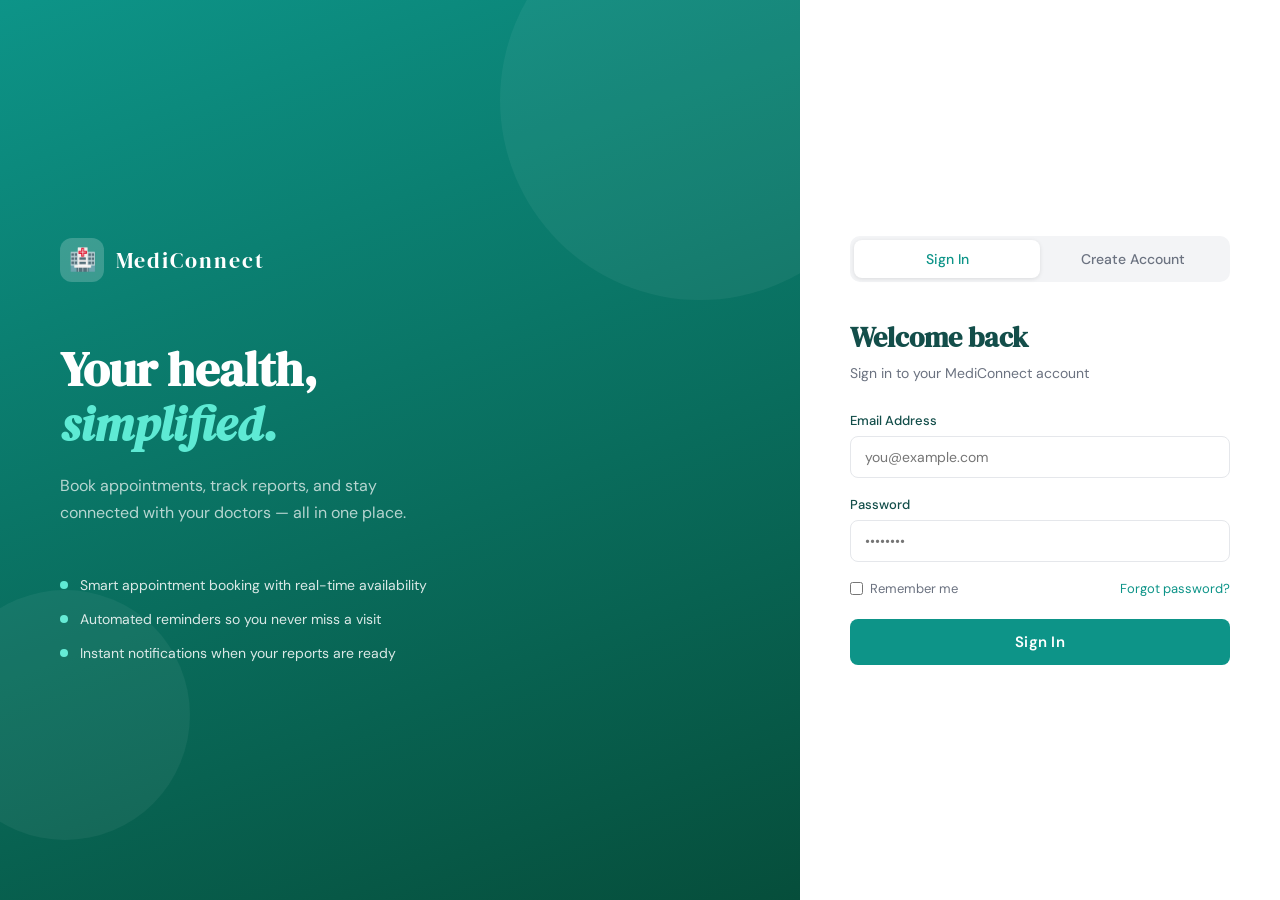
==== index.html @ 8827564a "changed folder structure" ====
<!DOCTYPE html>
<html lang="en">
<head>
  <meta charset="UTF-8" />
  <meta name="viewport" content="width=device-width, initial-scale=1.0">
  <title>MediConnect Portal — Sign In</title>
  <link rel="stylesheet" href="css/login.css">
</head>
<body>

  <!-- ── Left Panel ── -->
  <div class="left-panel">
    <div class="brand">
      <div class="brand-icon">🏥</div>
      <span class="brand-name">MediConnect</span>
    </div>
    <h1 class="left-headline">Your health,<br><em>simplified.</em></h1>
    <p class="left-sub">Book appointments, track reports, and stay connected with your doctors — all in one place.</p>
    <div class="features">
      <div class="feature"><div class="feature-dot"></div>Smart appointment booking with real-time availability</div>
      <div class="feature"><div class="feature-dot"></div>Automated reminders so you never miss a visit</div>
      <div class="feature"><div class="feature-dot"></div>Instant notifications when your reports are ready</div>
    </div>
  </div>

  <!-- ── Right Panel ── -->
  <div class="right-panel">

    <div class="tab-switcher">
      <button class="tab-btn active" onclick="switchTab('login')">Sign In</button>
      <button class="tab-btn" onclick="switchTab('register')">Create Account</button>
    </div>

    <!-- Login Form -->
    <div class="form-panel active" id="loginPanel">
      <h2 class="form-title">Welcome back</h2>
      <p class="form-sub">Sign in to your MediConnect account</p>
      <div class="msg" id="loginMsg"></div>
      <div class="form-group">
        <label>Email Address</label>
        <input type="email" id="loginEmail" placeholder="you@example.com">
      </div>
      <div class="form-group">
        <label>Password</label>
        <input type="password" id="loginPassword" placeholder="••••••••">
      </div>
      <div class="remember-row">
        <label><input type="checkbox"> Remember me</label>
        <a href="#" class="forgot">Forgot password?</a>
      </div>
      <button class="submit-btn" id="loginBtn" onclick="login()">Sign In</button>
    </div>

    <!-- Register Form -->
    <div class="form-panel" id="registerPanel">
      <h2 class="form-title">Create account</h2>
      <p class="form-sub">Join MediConnect to manage your health</p>
      <div class="msg" id="registerMsg"></div>
      <div class="form-row">
        <div class="form-group">
          <label>Full Name</label>
          <input type="text" id="regName" placeholder="Sarthak Singh">
        </div>
        <div class="form-group">
          <label>Phone</label>
          <input type="text" id="regPhone" placeholder="+91 98765 43210">
        </div>
      </div>
      <div class="form-group">
        <label>Email Address</label>
        <input type="email" id="regEmail" placeholder="you@example.com">
      </div>
      <div class="form-group">
        <label>Password</label>
        <input type="password" id="regPassword" placeholder="Min. 8 characters">
      </div>
      <div class="form-group">
        <label>I am a</label>
        <select id="regRole">
          <option value="PATIENT">Patient</option>
          <option value="DOCTOR">Doctor</option>
        </select>
      </div>
      <button class="submit-btn" id="registerBtn" onclick="register()">Create Account</button>
    </div>

  </div>

  <script src="js/config.js"></script>
  <script src="js/auth.js"></script>
</body>
</html>
---- css/login.css ----
@import url('https://fonts.googleapis.com/css2?family=DM+Serif+Display:ital@0;1&family=DM+Sans:wght@300;400;500;600&display=swap');

:root {
  --teal: #0d9488;
  --teal-dark: #0f766e;
  --teal-mid: #5eead4;
  --white: #ffffff;
  --text: #134e4a;
  --muted: #6b7280;
}

* { box-sizing: border-box; margin: 0; padding: 0; }

body {
  font-family: 'DM Sans', sans-serif;
  min-height: 100vh;
  display: flex;
  overflow: hidden;
}

/* ── Left Panel ── */
.left-panel {
  flex: 1;
  background: linear-gradient(160deg, #0d9488 0%, #064e3b 100%);
  display: flex;
  flex-direction: column;
  justify-content: center;
  padding: 60px;
  position: relative;
  overflow: hidden;
}

.left-panel::before {
  content: '';
  position: absolute;
  width: 400px; height: 400px;
  border-radius: 50%;
  background: rgba(255,255,255,0.05);
  top: -100px; right: -100px;
}

.left-panel::after {
  content: '';
  position: absolute;
  width: 250px; height: 250px;
  border-radius: 50%;
  background: rgba(255,255,255,0.05);
  bottom: 60px; left: -60px;
}

.brand {
  display: flex;
  align-items: center;
  gap: 12px;
  margin-bottom: 60px;
}

.brand-icon {
  width: 44px; height: 44px;
  background: rgba(255,255,255,0.2);
  border-radius: 12px;
  display: flex; align-items: center; justify-content: center;
  font-size: 22px;
}

.brand-name {
  font-family: 'DM Serif Display', serif;
  font-size: 22px;
  color: white;
  letter-spacing: 2px;
}

.left-headline {
  font-family: 'DM Serif Display', serif;
  font-size: 48px;
  color: white;
  line-height: 1.15;
  margin-bottom: 20px;
}

.left-headline em {
  font-style: italic;
  color: var(--teal-mid);
}

.left-sub {
  font-size: 16px;
  color: rgba(255,255,255,0.7);
  line-height: 1.7;
  max-width: 360px;
}

.features {
  margin-top: 50px;
  display: flex;
  flex-direction: column;
  gap: 16px;
}

.feature {
  display: flex;
  align-items: center;
  gap: 12px;
  color: rgba(255,255,255,0.85);
  font-size: 14px;
}

.feature-dot {
  width: 8px; height: 8px;
  border-radius: 50%;
  background: var(--teal-mid);
  flex-shrink: 0;
}

/* ── Right Panel ── */
.right-panel {
  width: 480px;
  background: var(--white);
  display: flex;
  flex-direction: column;
  justify-content: center;
  padding: 60px 50px;
  animation: slideIn 0.4s ease;
}

@keyframes slideIn {
  from { opacity: 0; transform: translateX(20px); }
  to { opacity: 1; transform: translateX(0); }
}

/* ── Tab Switcher ── */
.tab-switcher {
  display: flex;
  background: #f3f4f6;
  border-radius: 10px;
  padding: 4px;
  margin-bottom: 36px;
}

.tab-btn {
  flex: 1;
  padding: 10px;
  border: none;
  background: transparent;
  border-radius: 8px;
  font-family: 'DM Sans', sans-serif;
  font-size: 14px;
  font-weight: 500;
  color: var(--muted);
  cursor: pointer;
  transition: all 0.2s;
}

.tab-btn.active {
  background: var(--white);
  color: var(--teal);
  box-shadow: 0 1px 4px rgba(0,0,0,0.1);
}

/* ── Form ── */
.form-title {
  font-family: 'DM Serif Display', serif;
  font-size: 28px;
  color: var(--text);
  margin-bottom: 8px;
}

.form-sub {
  font-size: 14px;
  color: var(--muted);
  margin-bottom: 30px;
}

.form-panel { display: none; }
.form-panel.active { display: block; }

.form-group { margin-bottom: 18px; }

.form-group label {
  display: block;
  font-size: 13px;
  font-weight: 500;
  color: var(--text);
  margin-bottom: 7px;
}

.form-group input,
.form-group select {
  width: 100%;
  padding: 11px 14px;
  border: 1.5px solid #e5e7eb;
  border-radius: 8px;
  font-family: 'DM Sans', sans-serif;
  font-size: 14px;
  color: var(--text);
  transition: border-color 0.2s;
  outline: none;
  background: white;
}

.form-group input:focus,
.form-group select:focus { border-color: var(--teal); }

.form-row {
  display: grid;
  grid-template-columns: 1fr 1fr;
  gap: 14px;
}

.remember-row {
  display: flex;
  justify-content: space-between;
  align-items: center;
  margin-bottom: 22px;
}

.remember-row label {
  display: flex;
  align-items: center;
  gap: 7px;
  font-size: 13px;
  color: var(--muted);
  cursor: pointer;
}

.forgot {
  font-size: 13px;
  color: var(--teal);
  text-decoration: none;
}

/* ── Button ── */
.submit-btn {
  width: 100%;
  padding: 13px;
  background: var(--teal);
  color: white;
  border: none;
  border-radius: 8px;
  font-family: 'DM Sans', sans-serif;
  font-size: 15px;
  font-weight: 600;
  cursor: pointer;
  transition: background 0.2s;
  letter-spacing: 0.3px;
}

.submit-btn:hover { background: var(--teal-dark); }
.submit-btn:disabled { background: #9ca3af; cursor: not-allowed; }

/* ── Messages ── */
.msg {
  padding: 10px 14px;
  border-radius: 7px;
  font-size: 13px;
  margin-bottom: 16px;
  display: none;
}

.msg.error {
  display: block;
  background: #fef2f2;
  color: #b91c1c;
  border: 1px solid #fecaca;
}

.msg.success {
  display: block;
  background: #f0fdf4;
  color: #15803d;
  border: 1px solid #bbf7d0;
}

/* ── Spinner ── */
.spinner {
  display: inline-block;
  width: 15px; height: 15px;
  border: 2px solid rgba(255,255,255,0.4);
  border-top-color: white;
  border-radius: 50%;
  animation: spin 0.7s linear infinite;
  margin-right: 8px;
  vertical-align: middle;
}

@keyframes spin { to { transform: rotate(360deg); } }

/* ── Responsive ── */
@media (max-width: 768px) {
  .left-panel { display: none; }
  .right-panel { width: 100%; padding: 40px 24px; }
}
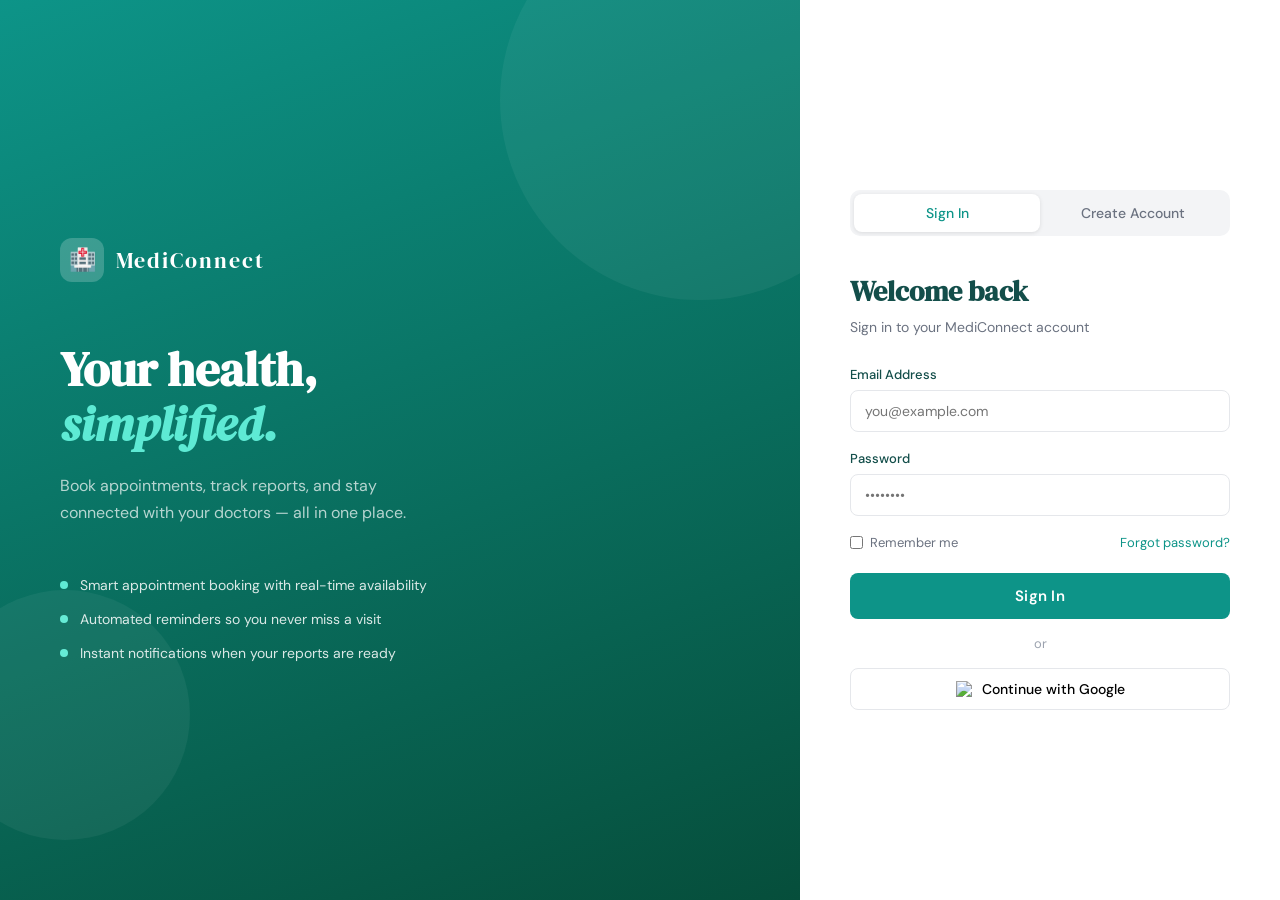
==== commit 720cef81: "Add Firebase Google login" ====
--- a/index.html
+++ b/index.html
@@ -49,6 +49,12 @@
         <a href="#" class="forgot">Forgot password?</a>
       </div>
       <button class="submit-btn" id="loginBtn" onclick="login()">Sign In</button>
+
+      <div style="text-align:center;margin:16px 0;color:#9ca3af;font-size:13px">or</div>
+      <button onclick="loginWithGoogle()" style="width:100%;padding:11px;border:1.5px solid #e5e7eb;border-radius:8px;background:white;font-family:'DM Sans',sans-serif;font-size:14px;font-weight:500;cursor:pointer;display:flex;align-items:center;justify-content:center;gap:10px">
+        <img src="https://www.google.com/favicon.ico" width="16"> Continue with Google
+      </button>
+
     </div>
 
     <!-- Register Form -->
@@ -88,5 +94,6 @@
 
   <script src="js/config.js"></script>
   <script src="js/auth.js"></script>
+  <script type="module" src="js/firebase.js"></script>
 </body>
 </html>
